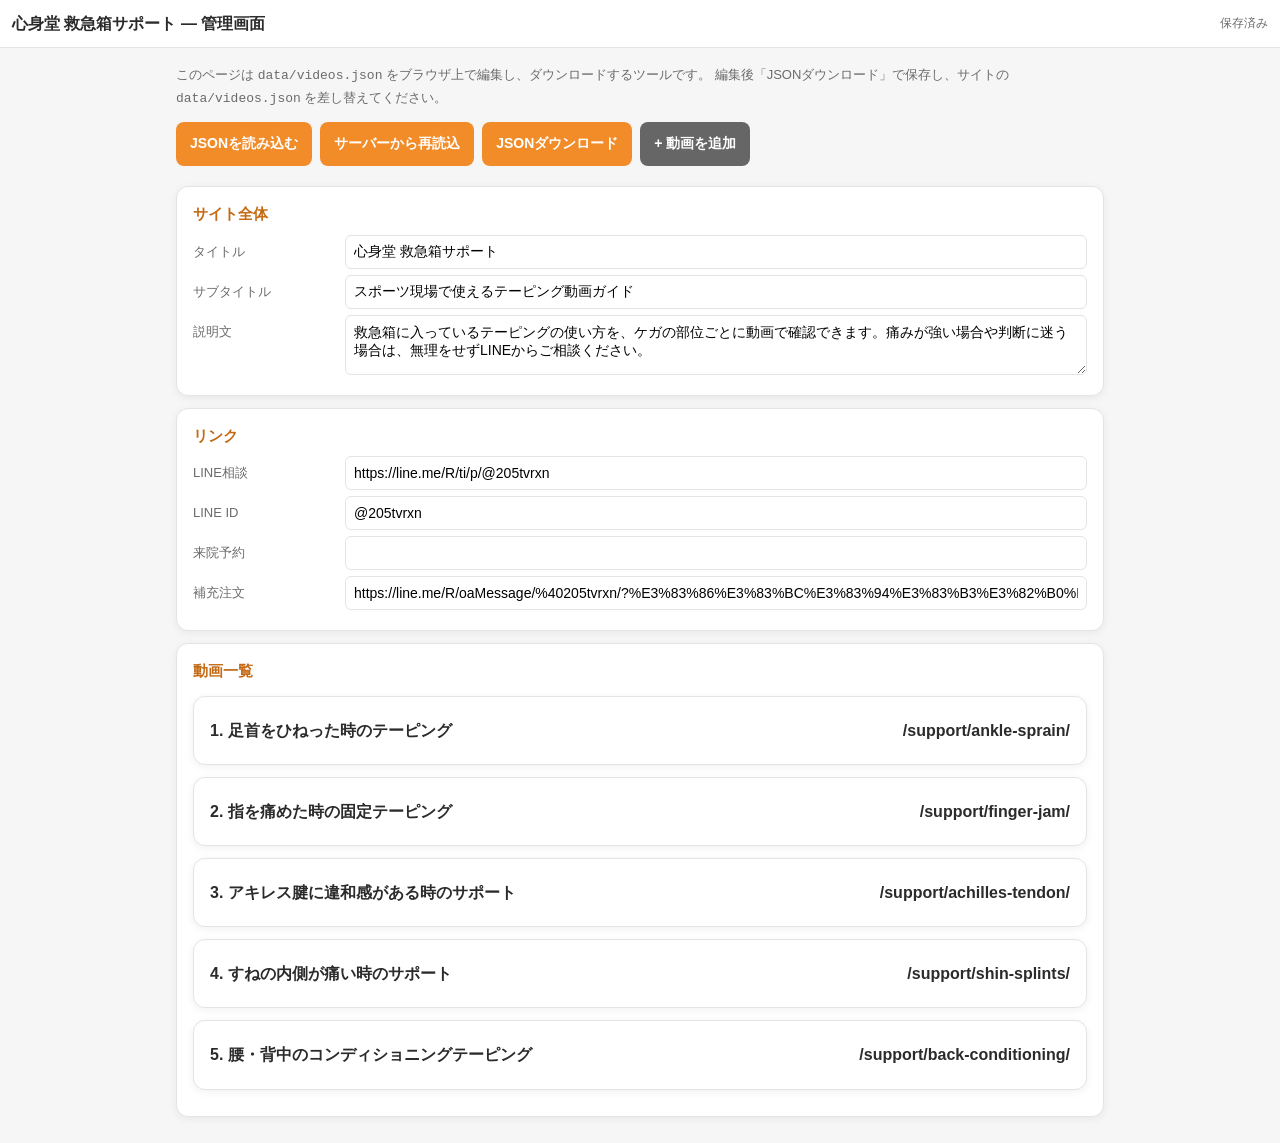
==== admin/index.html @ 583e000f "Initial commit: Phase 1 static site + admin panel" ====
<!DOCTYPE html>
<html lang="ja">
<head>
<meta charset="UTF-8">
<meta name="viewport" content="width=device-width, initial-scale=1">
<title>管理画面 | 心身堂 救急箱サポート</title>
<link rel="stylesheet" href="../assets/css/style.css">
<style>
  body { background: var(--color-bg-soft); }
  .admin { max-width: 960px; margin: 0 auto; padding: 16px; }
  .admin h1 { color: var(--color-primary-dark); font-size: 20px; margin: 8px 0 4px;}
  .admin .desc { color: var(--color-text-sub); font-size: 13px; margin: 0 0 12px; }
  .toolbar { display:flex; gap:8px; flex-wrap:wrap; margin: 12px 0 20px; }
  .toolbar button, .toolbar label {
    background: var(--color-primary); color:#fff; padding: 10px 14px;
    border: 0; border-radius: 8px; font-weight: 700; cursor: pointer; font-size: 14px;
  }
  .toolbar .secondary { background: #666; }
  .card {
    background: #fff; border: 1px solid var(--color-border); border-radius: var(--radius);
    padding: 14px 16px; margin: 12px 0; box-shadow: var(--shadow);
  }
  .card h2 { font-size: 15px; margin: 0 0 8px; color: var(--color-primary-dark); }
  .row { display:grid; grid-template-columns: 140px 1fr; gap: 8px 12px; align-items:start; margin: 6px 0; }
  .row label { font-size: 13px; color: var(--color-text-sub); padding-top: 6px; }
  .row input, .row textarea, .row select {
    width: 100%; padding: 8px; border: 1px solid var(--color-border); border-radius: 6px;
    font-family: inherit; font-size: 14px;
  }
  .row textarea { min-height: 60px; resize: vertical; }
  .video-item summary {
    cursor:pointer; padding: 6px 0; font-weight: 700;
    display:flex; justify-content: space-between; align-items:center;
  }
  .actions { display:flex; gap:8px; margin-top: 10px; flex-wrap:wrap; }
  .actions button { padding: 6px 12px; border-radius: 6px; border: 1px solid var(--color-border); background:#fff; cursor:pointer; font-size:13px; }
  .actions button.danger { color:#c0392b; border-color:#c0392b; }
  .qr-box { display:inline-block; background:#fff; padding:8px; border:1px solid var(--color-border); border-radius:6px; margin-top: 8px; }
  .status-bar {
    position: sticky; top: 0; background: #fff; padding: 10px 12px;
    border-bottom: 1px solid var(--color-border); z-index: 10;
    display:flex; justify-content: space-between; align-items:center;
  }
  .status-bar .flag { font-size:12px; color: var(--color-text-sub); }
  .dirty { color: #c0392b; font-weight: 700; }
</style>
</head>
<body>
<div class="status-bar">
  <div><strong>心身堂 救急箱サポート — 管理画面</strong></div>
  <div class="flag" id="dirty-flag">保存済み</div>
</div>
<div class="admin">
  <p class="desc">
    このページは <code>data/videos.json</code> をブラウザ上で編集し、ダウンロードするツールです。
    編集後「JSONダウンロード」で保存し、サイトの <code>data/videos.json</code> を差し替えてください。
  </p>

  <div class="toolbar">
    <label>
      JSONを読み込む
      <input type="file" id="load-file" accept="application/json" style="display:none">
    </label>
    <button id="reload-server">サーバーから再読込</button>
    <button id="download">JSONダウンロード</button>
    <button id="add-video" class="secondary">+ 動画を追加</button>
  </div>

  <div class="card">
    <h2>サイト全体</h2>
    <div class="row"><label>タイトル</label><input id="site-title" data-path="site.title"></div>
    <div class="row"><label>サブタイトル</label><input id="site-subtitle" data-path="site.subtitle"></div>
    <div class="row"><label>説明文</label><textarea data-path="site.description"></textarea></div>
  </div>

  <div class="card">
    <h2>リンク</h2>
    <div class="row"><label>LINE相談</label><input data-path="links.line"></div>
    <div class="row"><label>LINE ID</label><input data-path="links.lineId"></div>
    <div class="row"><label>来院予約</label><input data-path="links.reserve"></div>
    <div class="row"><label>補充注文</label><input data-path="links.refill"></div>
  </div>

  <div class="card">
    <h2>動画一覧</h2>
    <div id="videos"></div>
  </div>
</div>

<script src="qrcode.min.js"></script>
<script src="admin.js"></script>
</body>
</html>
---- assets/css/style.css ----
:root {
  --color-primary: #F28C28;
  --color-primary-dark: #C46A15;
  --color-danger: #D94A38;
  --color-text: #2B2B2B;
  --color-text-sub: #6B6B6B;
  --color-bg: #FFFFFF;
  --color-bg-soft: #F6F6F6;
  --color-border: #E4E4E4;
  --radius: 12px;
  --shadow: 0 2px 8px rgba(0,0,0,0.06);
  --font: -apple-system, BlinkMacSystemFont, "Segoe UI", "Hiragino Kaku Gothic ProN", "Noto Sans JP", Meiryo, sans-serif;
}

* { box-sizing: border-box; }
html, body { margin: 0; padding: 0; }
body {
  font-family: var(--font);
  color: var(--color-text);
  background: var(--color-bg);
  line-height: 1.7;
  font-size: 16px;
  -webkit-text-size-adjust: 100%;
}

a { color: var(--color-primary-dark); }

.container {
  max-width: 720px;
  margin: 0 auto;
  padding: 0 16px;
}

/* Header */
.site-header {
  background: var(--color-primary);
  color: #fff;
  padding: 24px 16px;
  text-align: center;
}
.site-header h1 { margin: 0 0 4px; font-size: 22px; }
.site-header .subtitle { margin: 0; font-size: 14px; opacity: 0.95; }

.lead {
  padding: 20px 0;
  color: var(--color-text-sub);
  font-size: 15px;
}

/* Emergency notice */
.notice {
  background: #FFF3F1;
  border: 2px solid var(--color-danger);
  border-radius: var(--radius);
  padding: 16px;
  margin: 16px 0 24px;
}
.notice h2 {
  color: var(--color-danger);
  font-size: 16px;
  margin: 0 0 8px;
}
.notice ul { margin: 8px 0 0; padding-left: 20px; }
.notice li { font-size: 14px; }

/* Section */
section { margin: 32px 0; }
section h2 {
  font-size: 18px;
  border-left: 4px solid var(--color-primary);
  padding-left: 10px;
  margin-bottom: 12px;
}

/* Category chips */
.categories { display: flex; flex-wrap: wrap; gap: 8px; }
.category-chip {
  display: inline-block;
  padding: 10px 16px;
  background: var(--color-bg-soft);
  border: 1px solid var(--color-border);
  border-radius: 999px;
  color: var(--color-text);
  text-decoration: none;
  font-size: 14px;
}
.category-chip:hover { background: var(--color-primary); color: #fff; border-color: var(--color-primary); }

/* Video cards */
.video-list { display: grid; gap: 12px; }
.video-card {
  display: block;
  background: #fff;
  border: 1px solid var(--color-border);
  border-radius: var(--radius);
  padding: 16px;
  text-decoration: none;
  color: var(--color-text);
  box-shadow: var(--shadow);
}
.video-card:hover { border-color: var(--color-primary); }
.video-card .cat {
  display: inline-block;
  font-size: 12px;
  background: var(--color-primary);
  color: #fff;
  padding: 2px 8px;
  border-radius: 4px;
  margin-bottom: 6px;
}
.video-card h3 { margin: 4px 0; font-size: 16px; }
.video-card p { margin: 4px 0 0; font-size: 13px; color: var(--color-text-sub); }

/* Buttons */
.btn {
  display: block;
  width: 100%;
  text-align: center;
  padding: 14px 16px;
  border-radius: var(--radius);
  text-decoration: none;
  font-weight: 700;
  margin: 8px 0;
  font-size: 15px;
}
.btn-line { background: #06C755; color: #fff; }
.btn-primary { background: var(--color-primary); color: #fff; }
.btn-outline { background: #fff; color: var(--color-primary-dark); border: 2px solid var(--color-primary); }

/* Video page */
.video-wrap {
  position: relative;
  padding-top: 56.25%;
  background: #000;
  border-radius: var(--radius);
  overflow: hidden;
  margin: 12px 0;
}
.video-wrap iframe, .video-wrap .placeholder {
  position: absolute; inset: 0; width: 100%; height: 100%; border: 0;
}
.video-wrap .placeholder {
  display: flex; align-items: center; justify-content: center;
  color: #fff; font-size: 14px; background: #333;
}

.info-block {
  background: var(--color-bg-soft);
  border-radius: var(--radius);
  padding: 12px 16px;
  margin: 12px 0;
}
.info-block h3 { font-size: 15px; margin: 4px 0 6px; color: var(--color-primary-dark); }
.info-block ul { margin: 4px 0; padding-left: 20px; }
.info-block li { font-size: 14px; }

.tag-list { display: flex; flex-wrap: wrap; gap: 6px; margin-top: 8px; }
.tag {
  font-size: 12px;
  padding: 2px 8px;
  background: #fff;
  border: 1px solid var(--color-border);
  border-radius: 4px;
  color: var(--color-text-sub);
}

/* Footer */
.site-footer {
  border-top: 1px solid var(--color-border);
  padding: 20px 0;
  color: var(--color-text-sub);
  font-size: 12px;
  text-align: center;
  margin-top: 40px;
}

.back-link {
  display: inline-block;
  padding: 8px 0;
  font-size: 14px;
  color: var(--color-primary-dark);
  text-decoration: none;
}
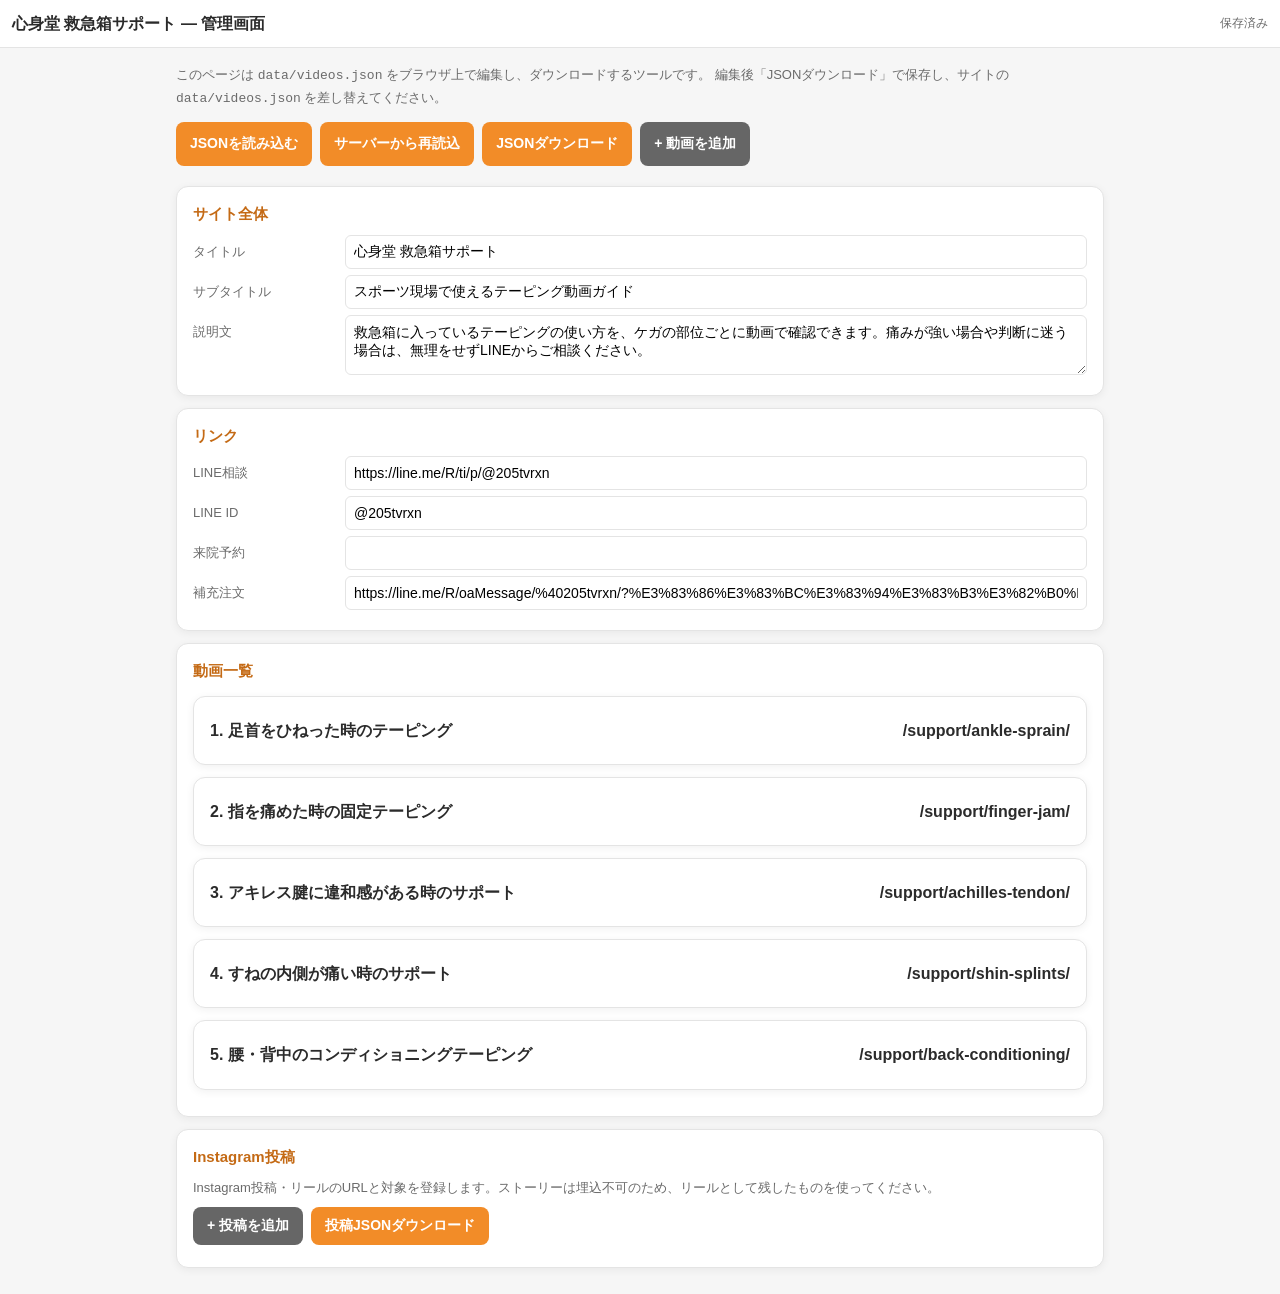
==== commit 2ff86609: "Add Instagram post curation section with audience filter" ====
--- a/admin/index.html
+++ b/admin/index.html
@@ -85,6 +85,16 @@
     <h2>動画一覧</h2>
     <div id="videos"></div>
   </div>
+
+  <div class="card">
+    <h2>Instagram投稿</h2>
+    <p class="desc" style="margin:0 0 8px;">Instagram投稿・リールのURLと対象を登録します。ストーリーは埋込不可のため、リールとして残したものを使ってください。</p>
+    <div class="toolbar" style="margin:8px 0;">
+      <button id="add-post" class="secondary">+ 投稿を追加</button>
+      <button id="download-posts">投稿JSONダウンロード</button>
+    </div>
+    <div id="posts-admin"></div>
+  </div>
 </div>
 
 <script src="qrcode.min.js"></script>
--- a/assets/css/style.css
+++ b/assets/css/style.css
@@ -72,19 +72,92 @@
   margin-bottom: 12px;
 }
 
-/* Category chips */
-.categories { display: flex; flex-wrap: wrap; gap: 8px; }
-.category-chip {
+/* Search & filters */
+.search-input {
+  width: 100%;
+  padding: 12px 14px;
+  font-size: 15px;
+  border: 2px solid var(--color-border);
+  border-radius: var(--radius);
+  font-family: inherit;
+  margin-bottom: 12px;
+  -webkit-appearance: none;
+}
+.search-input:focus { border-color: var(--color-primary); outline: none; }
+.filter-label { font-size: 12px; color: var(--color-text-sub); margin: 8px 0 4px; }
+.categories, .tags-filter { display: flex; flex-wrap: wrap; gap: 6px; margin-bottom: 8px; }
+.category-chip, .tag-chip {
   display: inline-block;
-  padding: 10px 16px;
+  padding: 8px 14px;
   background: var(--color-bg-soft);
   border: 1px solid var(--color-border);
   border-radius: 999px;
   color: var(--color-text);
-  text-decoration: none;
+  font-size: 13px;
+  cursor: pointer;
+  user-select: none;
+}
+.tag-chip { padding: 6px 12px; font-size: 12px; }
+.category-chip.active, .tag-chip.active {
+  background: var(--color-primary);
+  color: #fff;
+  border-color: var(--color-primary);
+}
+.clear-btn {
+  background: transparent;
+  border: 0;
+  color: var(--color-primary-dark);
+  font-size: 13px;
+  cursor: pointer;
+  padding: 4px 0;
+  text-decoration: underline;
+}
+.empty-msg {
+  color: var(--color-text-sub);
+  text-align: center;
+  padding: 24px 0;
   font-size: 14px;
 }
-.category-chip:hover { background: var(--color-primary); color: #fff; border-color: var(--color-primary); }
+
+/* Instagram section */
+.audience-tabs { display: flex; flex-wrap: wrap; gap: 6px; margin: 8px 0 14px; }
+.audience-tab {
+  padding: 8px 14px;
+  border: 1px solid var(--color-border);
+  border-radius: 999px;
+  background: #fff;
+  font-size: 13px;
+  cursor: pointer;
+  user-select: none;
+}
+.audience-tab.active {
+  background: var(--color-primary);
+  color: #fff;
+  border-color: var(--color-primary);
+}
+.ig-card {
+  background: #fff;
+  border: 1px solid var(--color-border);
+  border-radius: var(--radius);
+  padding: 14px;
+  margin: 12px 0;
+  box-shadow: var(--shadow);
+}
+.ig-audience { display: flex; flex-wrap: wrap; gap: 4px; margin-bottom: 8px; }
+.ig-audience-tag {
+  font-size: 11px;
+  padding: 2px 8px;
+  background: var(--color-bg-soft);
+  border: 1px solid var(--color-border);
+  border-radius: 4px;
+  color: var(--color-text-sub);
+}
+.ig-comment {
+  margin: 4px 0 10px;
+  font-size: 14px;
+  line-height: 1.6;
+  color: var(--color-text);
+}
 
 /* Video cards */
 .video-list { display: grid; gap: 12px; }
@@ -135,6 +208,12 @@
   border-radius: var(--radius);
   overflow: hidden;
   margin: 12px 0;
+}
+.video-wrap.portrait {
+  padding-top: 0;
+  aspect-ratio: 9 / 16;
+  max-width: 360px;
+  margin: 12px auto;
 }
 .video-wrap iframe, .video-wrap .placeholder {
   position: absolute; inset: 0; width: 100%; height: 100%; border: 0;
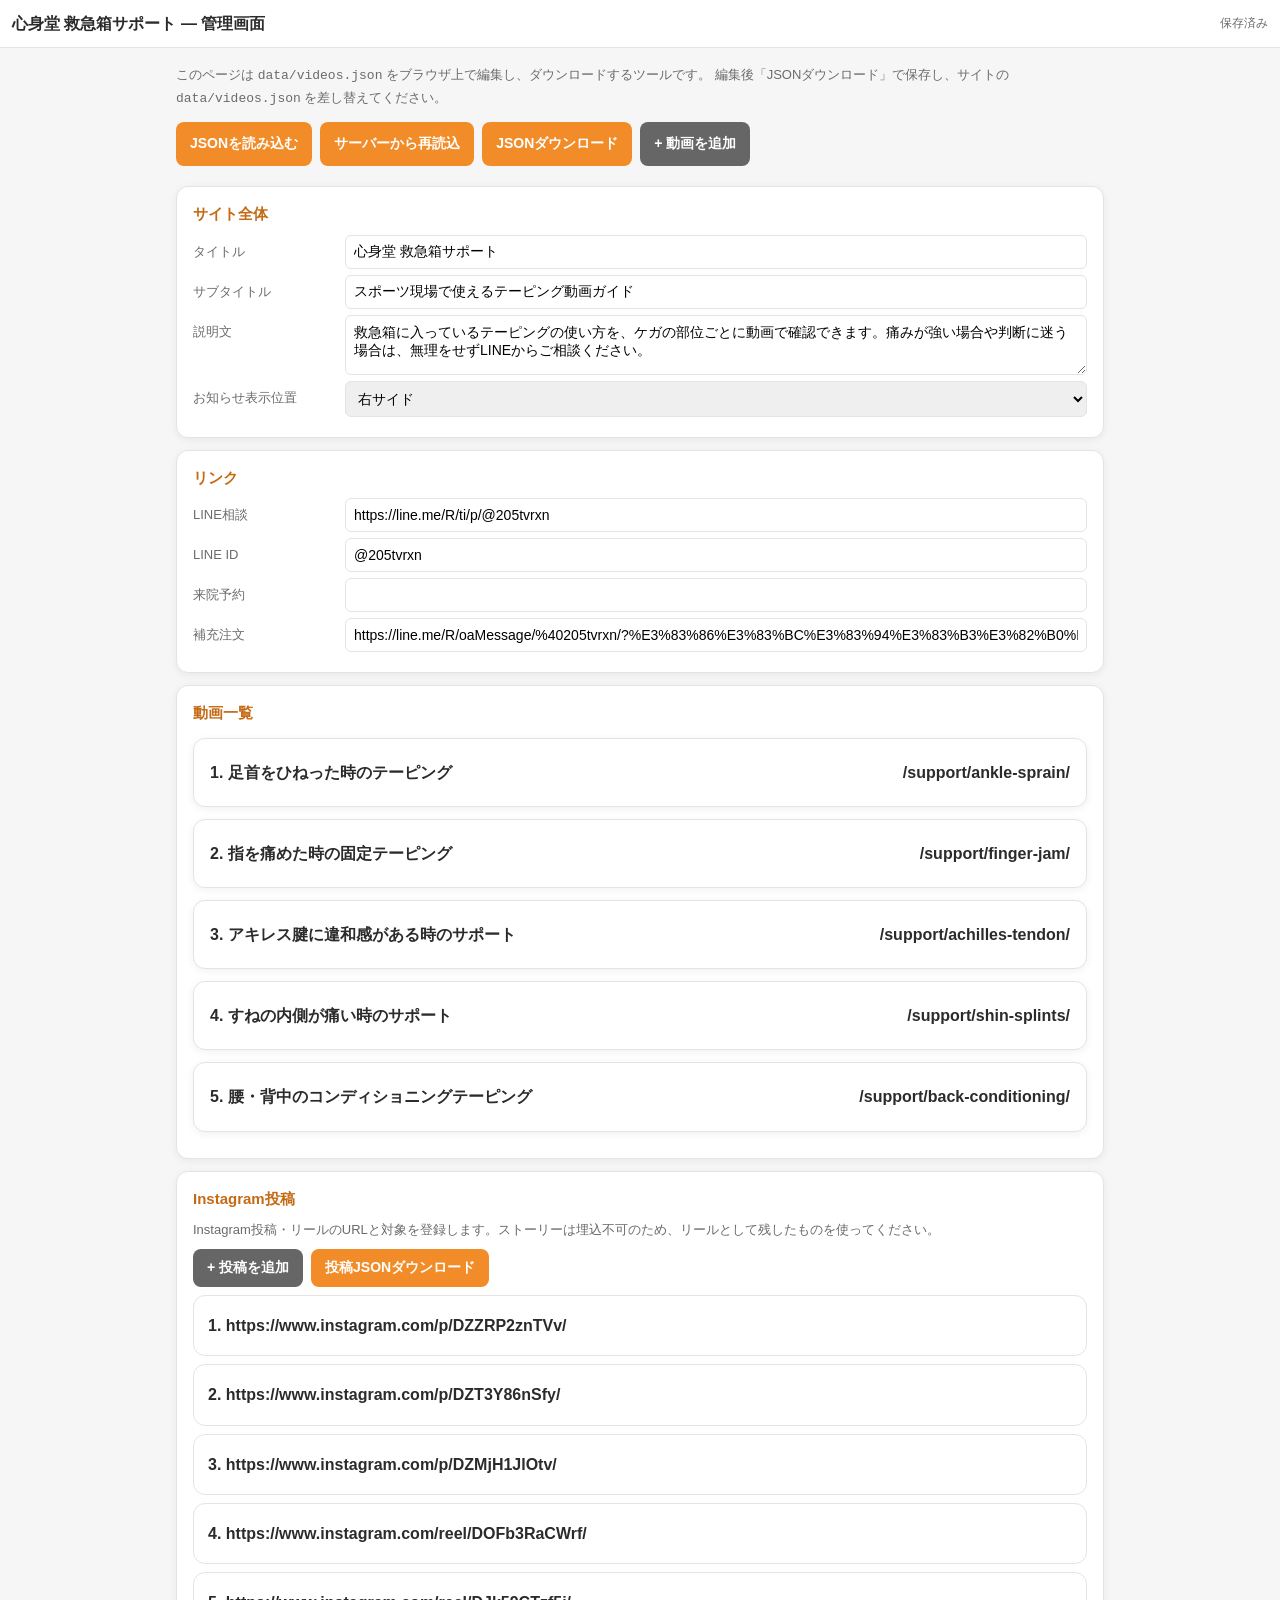
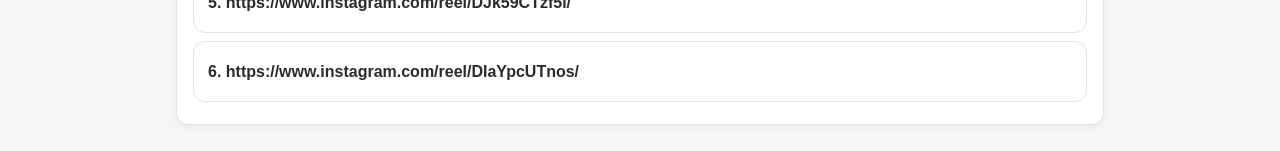
==== commit c52ca588: "Move layout control to admin; fix IG post visibility (full first card + widen sidebar)" ====
--- a/admin/index.html
+++ b/admin/index.html
@@ -71,6 +71,11 @@
     <div class="row"><label>タイトル</label><input id="site-title" data-path="site.title"></div>
     <div class="row"><label>サブタイトル</label><input id="site-subtitle" data-path="site.subtitle"></div>
     <div class="row"><label>説明文</label><textarea data-path="site.description"></textarea></div>
+    <div class="row"><label>お知らせ表示位置</label><select data-path="site.layout">
+      <option value="stack">下に表示（動画の下）</option>
+      <option value="left">左サイド</option>
+      <option value="right">右サイド</option>
+    </select></div>
   </div>
 
   <div class="card">
--- a/assets/css/style.css
+++ b/assets/css/style.css
@@ -26,9 +26,97 @@
 a { color: var(--color-primary-dark); }
 
 .container {
-  max-width: 720px;
+  max-width: 1080px;
   margin: 0 auto;
   padding: 0 16px;
+}
+.main-col { max-width: 720px; margin: 0 auto; width: 100%; }
+
+/* Layout switcher */
+.layout-switcher {
+  display: flex; flex-wrap: wrap; align-items: center; gap: 6px;
+  padding: 10px 12px;
+  background: var(--color-bg-soft);
+  border: 1px solid var(--color-border);
+  border-radius: var(--radius);
+  margin: 12px 0;
+  font-size: 13px;
+}
+.layout-label { color: var(--color-text-sub); }
+.layout-btn {
+  border: 1px solid var(--color-border);
+  background: #fff;
+  padding: 6px 12px;
+  border-radius: 999px;
+  cursor: pointer;
+  font-size: 13px;
+  font-family: inherit;
+}
+.layout-btn.active {
+  background: var(--color-primary);
+  color: #fff;
+  border-color: var(--color-primary);
+}
+
+/* Content grid — desktop */
+.content-grid { display: grid; gap: 24px; }
+.content-grid[data-layout="stack"] {
+  grid-template-columns: 1fr;
+}
+.content-grid[data-layout="stack"] .main-col { grid-row: 1; }
+.content-grid[data-layout="stack"] .ig-aside { grid-row: 2; }
+
+@media (min-width: 900px) {
+  .content-grid[data-layout="left"] {
+    grid-template-columns: 380px 1fr;
+  }
+  .content-grid[data-layout="left"] .ig-aside { grid-column: 1; grid-row: 1; }
+  .content-grid[data-layout="left"] .main-col { grid-column: 2; grid-row: 1; margin: 0; }
+  .content-grid[data-layout="right"] {
+    grid-template-columns: 1fr 380px;
+  }
+  .content-grid[data-layout="right"] .main-col { grid-column: 1; grid-row: 1; margin: 0; }
+  .content-grid[data-layout="right"] .ig-aside { grid-column: 2; grid-row: 1; }
+  .ig-aside {
+    position: sticky;
+    top: 12px;
+    align-self: start;
+    max-height: calc(100vh - 24px);
+    overflow-y: auto;
+  }
+  /* Instagram official minimum width is 326px; give safe padding */
+  .content-grid[data-layout="left"] .ig-card,
+  .content-grid[data-layout="right"] .ig-card {
+    padding: 12px 10px;
+  }
+  .content-grid[data-layout="left"] .instagram-media,
+  .content-grid[data-layout="right"] .instagram-media {
+    min-width: 326px !important;
+  }
+}
+
+/* Mobile — always stack, videos first, IG below */
+@media (max-width: 899px) {
+  .content-grid { grid-template-columns: 1fr; }
+  .content-grid .main-col { grid-row: 1; }
+  .content-grid .ig-aside { grid-row: 2; }
+  #ig-section h2 { font-size: 16px; }
+}
+
+/* Compact mode: hide all posts after first, without clipping the first */
+#posts-list.compact .ig-card:not(:first-child) { display: none; }
+#posts-toggle {
+  display: block;
+  margin: 12px auto 0;
+  padding: 10px 20px;
+  background: var(--color-primary);
+  color: #fff;
+  border: 0;
+  border-radius: 999px;
+  font-size: 14px;
+  font-weight: 700;
+  cursor: pointer;
+  font-family: inherit;
 }
 
 /* Header */
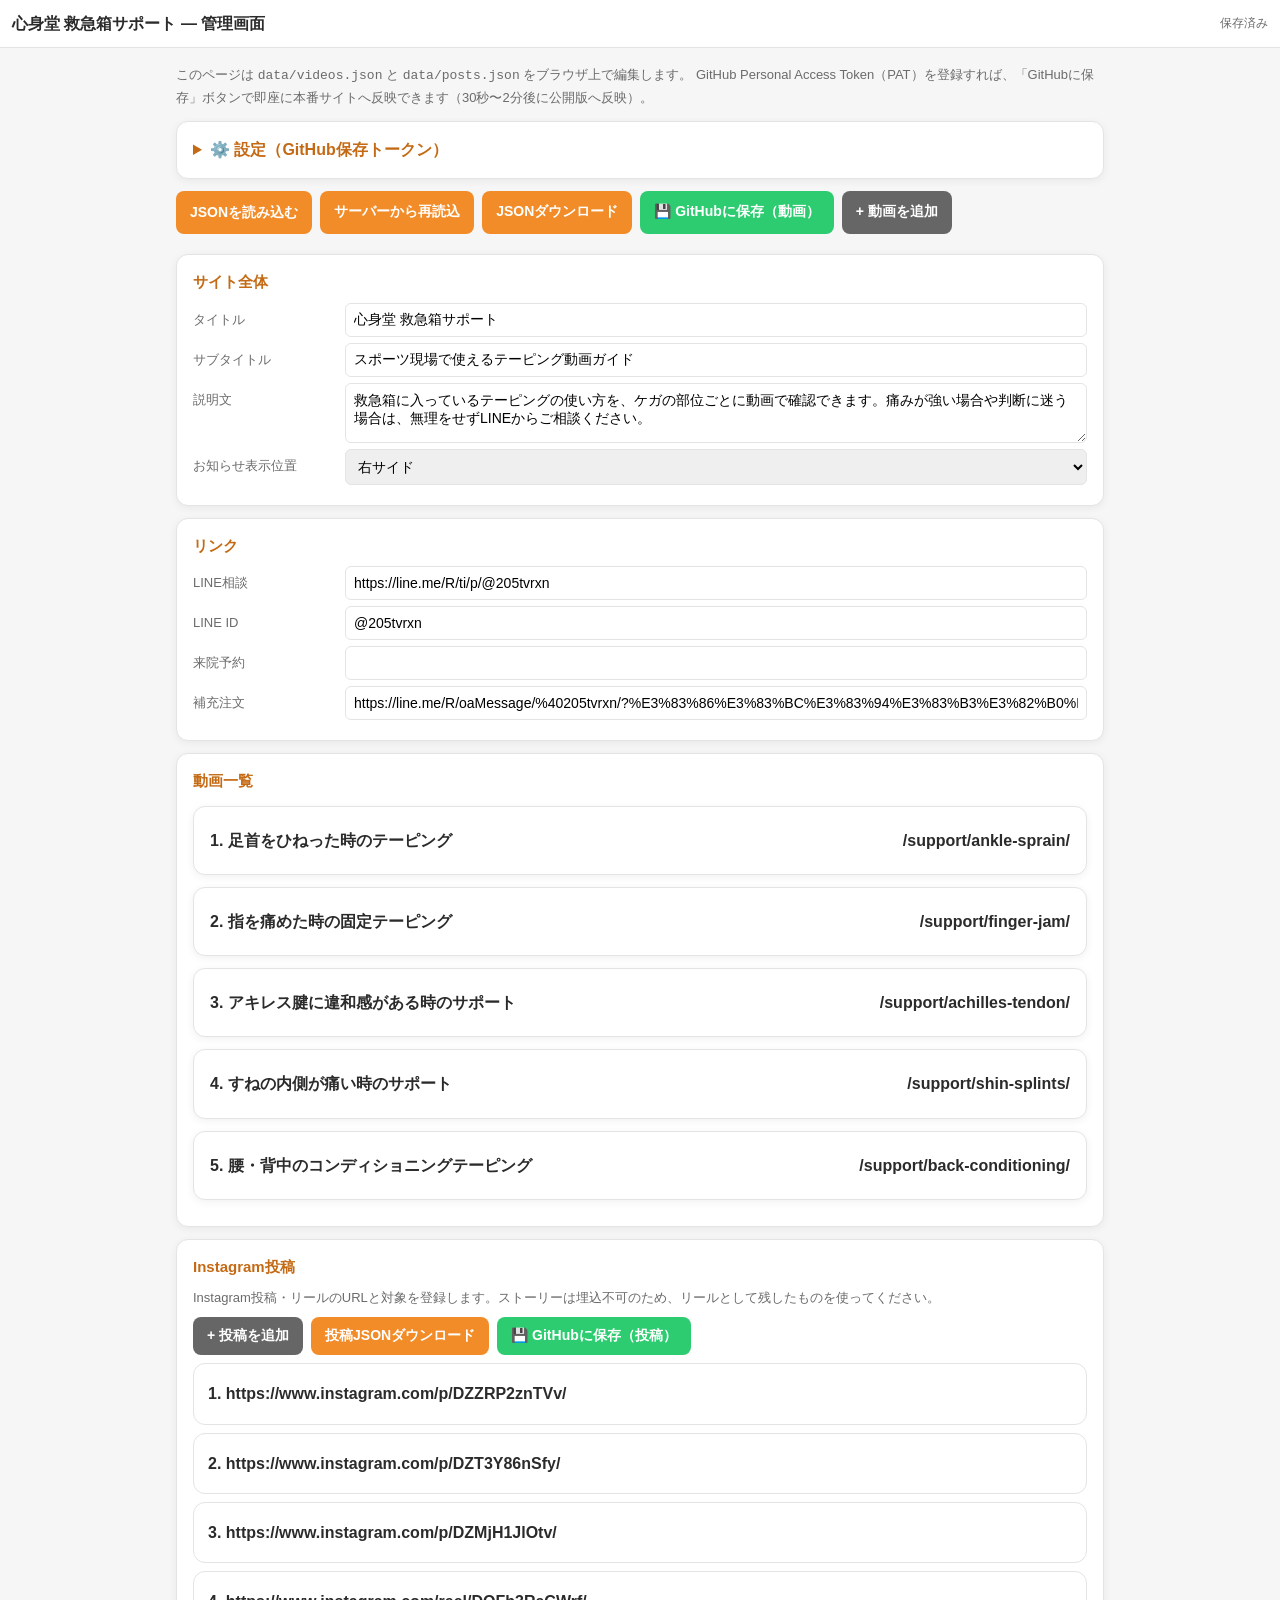
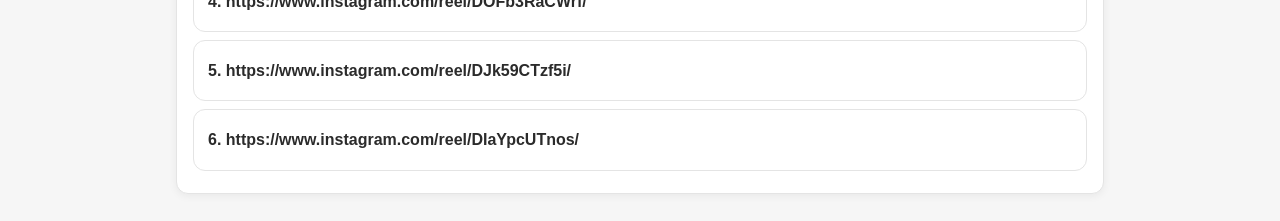
==== commit ae069136: "Add GitHub API direct save from admin panel (PAT-based)" ====
--- a/admin/index.html
+++ b/admin/index.html
@@ -16,6 +16,8 @@
     border: 0; border-radius: 8px; font-weight: 700; cursor: pointer; font-size: 14px;
   }
   .toolbar .secondary { background: #666; }
+  .toolbar .primary-btn { background: #2ecc71; }
+  .actions button.danger { color:#c0392b; border-color:#c0392b; }
   .card {
     background: #fff; border: 1px solid var(--color-border); border-radius: var(--radius);
     padding: 14px 16px; margin: 12px 0; box-shadow: var(--shadow);
@@ -50,11 +52,32 @@
   <div><strong>心身堂 救急箱サポート — 管理画面</strong></div>
   <div class="flag" id="dirty-flag">保存済み</div>
 </div>
+<div id="publish-toast" hidden style="position:fixed;top:60px;right:16px;background:#333;color:#fff;padding:12px 16px;border-radius:8px;z-index:100;font-size:14px;box-shadow:0 4px 12px rgba(0,0,0,.2);"></div>
 <div class="admin">
   <p class="desc">
-    このページは <code>data/videos.json</code> をブラウザ上で編集し、ダウンロードするツールです。
-    編集後「JSONダウンロード」で保存し、サイトの <code>data/videos.json</code> を差し替えてください。
+    このページは <code>data/videos.json</code> と <code>data/posts.json</code> をブラウザ上で編集します。
+    GitHub Personal Access Token（PAT）を登録すれば、「GitHubに保存」ボタンで即座に本番サイトへ反映できます（30秒〜2分後に公開版へ反映）。
   </p>
+
+  <details class="card" id="settings-card">
+    <summary style="cursor:pointer;font-weight:700;color:var(--color-primary-dark);">⚙️ 設定（GitHub保存トークン）</summary>
+    <p style="font-size:13px;color:var(--color-text-sub);margin:10px 0;">
+      GitHubに保存機能を使うには、Fine-grained PATが必要です。<br>
+      <strong>作成手順:</strong>
+      <a href="https://github.com/settings/personal-access-tokens/new" target="_blank" rel="noopener">こちらから発行</a>
+      → Resource owner: <code>kintaGitLabo</code>
+      → Only select repositories: <code>shinshindo-kyukyubako</code>
+      → Repository permissions: <strong>Contents = Read and write</strong>
+      → Generate → 生成された <code>github_pat_...</code> をコピーして下のフォームに貼り付け。
+    </p>
+    <div class="row"><label>GitHub PAT</label><input type="password" id="gh-token" placeholder="github_pat_..." autocomplete="off"></div>
+    <div class="actions">
+      <button id="save-token">トークンを保存</button>
+      <button id="clear-token" class="danger">トークンを削除</button>
+      <button id="test-token">接続テスト</button>
+    </div>
+    <p id="token-status" style="font-size:13px;margin:8px 0 0;"></p>
+  </details>
 
   <div class="toolbar">
     <label>
@@ -63,6 +86,7 @@
     </label>
     <button id="reload-server">サーバーから再読込</button>
     <button id="download">JSONダウンロード</button>
+    <button id="publish-videos" class="primary-btn">💾 GitHubに保存（動画）</button>
     <button id="add-video" class="secondary">+ 動画を追加</button>
   </div>
 
@@ -97,6 +121,7 @@
     <div class="toolbar" style="margin:8px 0;">
       <button id="add-post" class="secondary">+ 投稿を追加</button>
       <button id="download-posts">投稿JSONダウンロード</button>
+      <button id="publish-posts" class="primary-btn">💾 GitHubに保存（投稿）</button>
     </div>
     <div id="posts-admin"></div>
   </div>
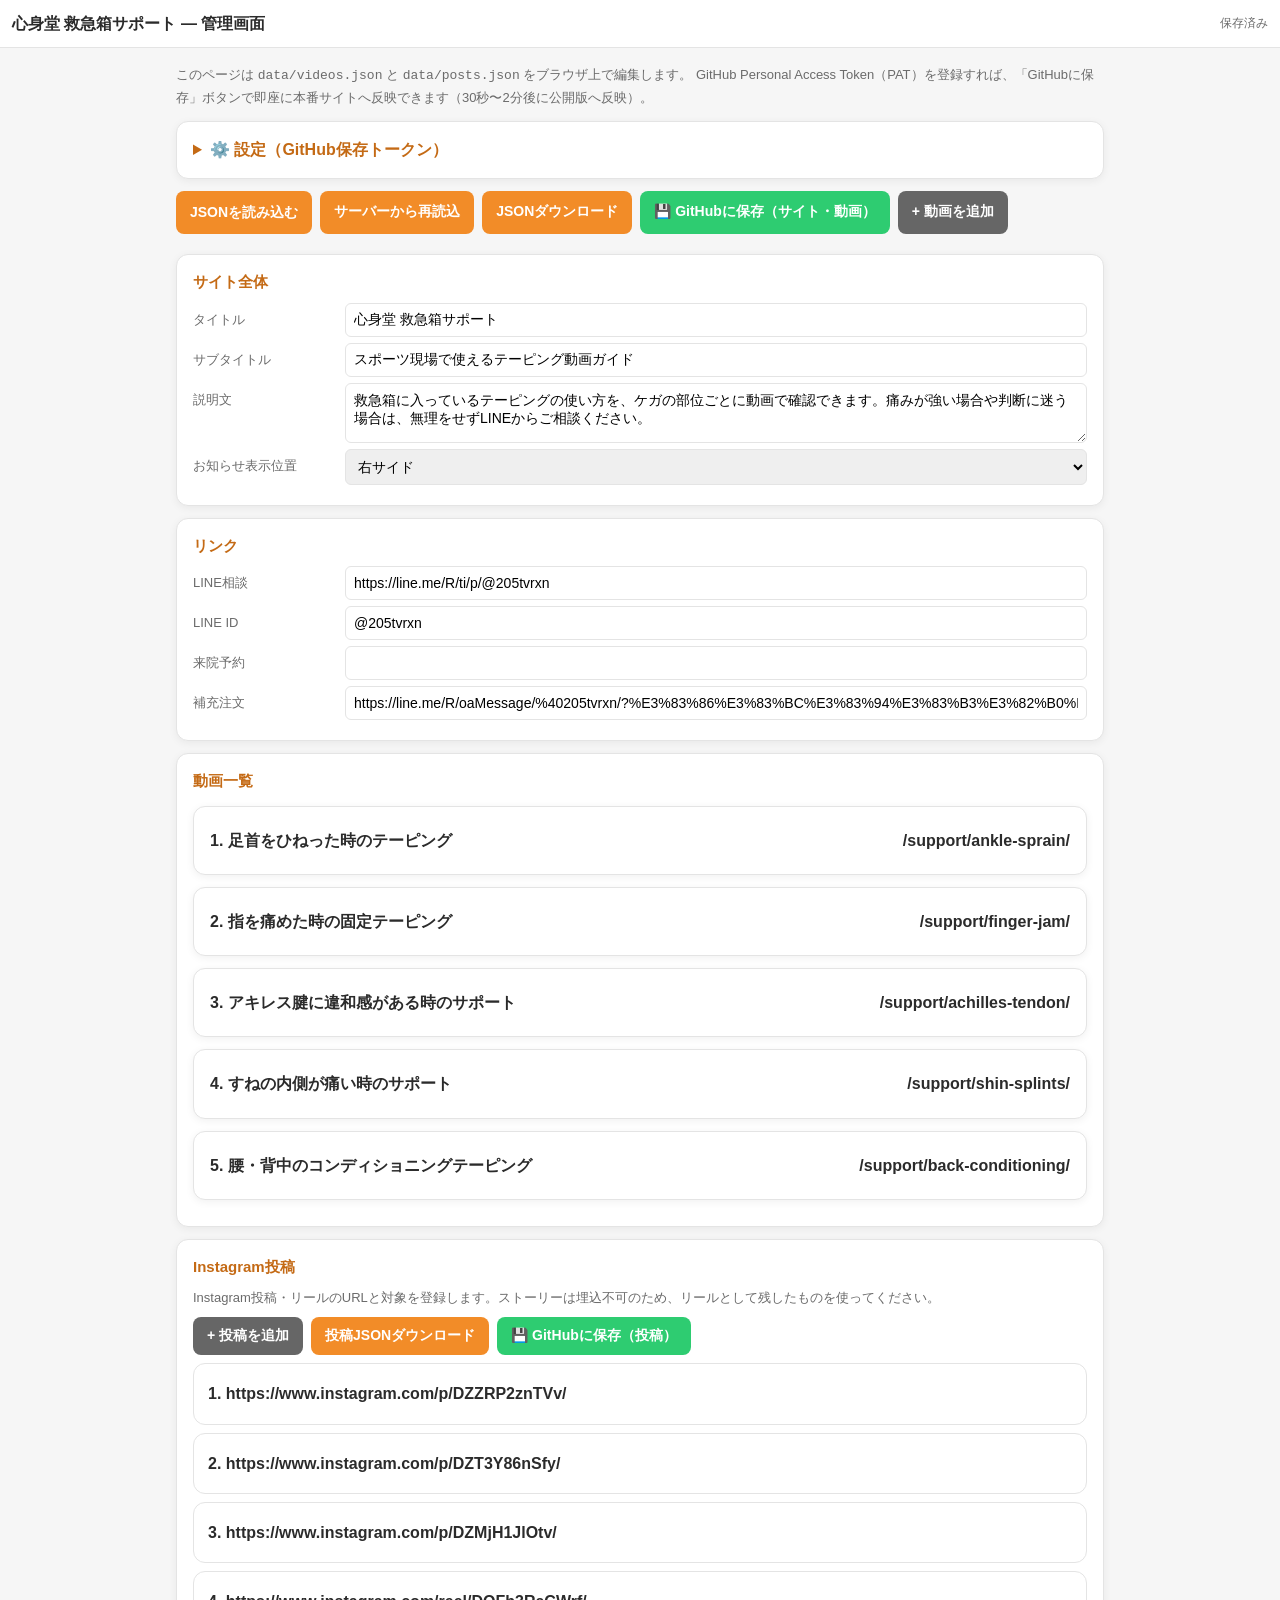
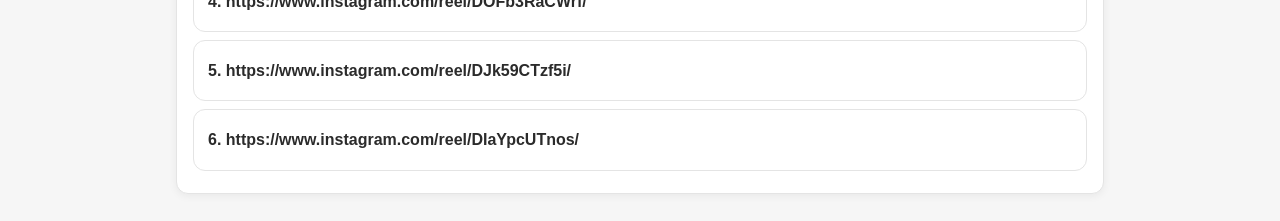
==== commit 14884b0e: "Rename video save button to clarify it covers site settings too" ====
--- a/admin/index.html
+++ b/admin/index.html
@@ -86,7 +86,7 @@
     </label>
     <button id="reload-server">サーバーから再読込</button>
     <button id="download">JSONダウンロード</button>
-    <button id="publish-videos" class="primary-btn">💾 GitHubに保存（動画）</button>
+    <button id="publish-videos" class="primary-btn">💾 GitHubに保存（サイト・動画）</button>
     <button id="add-video" class="secondary">+ 動画を追加</button>
   </div>
 
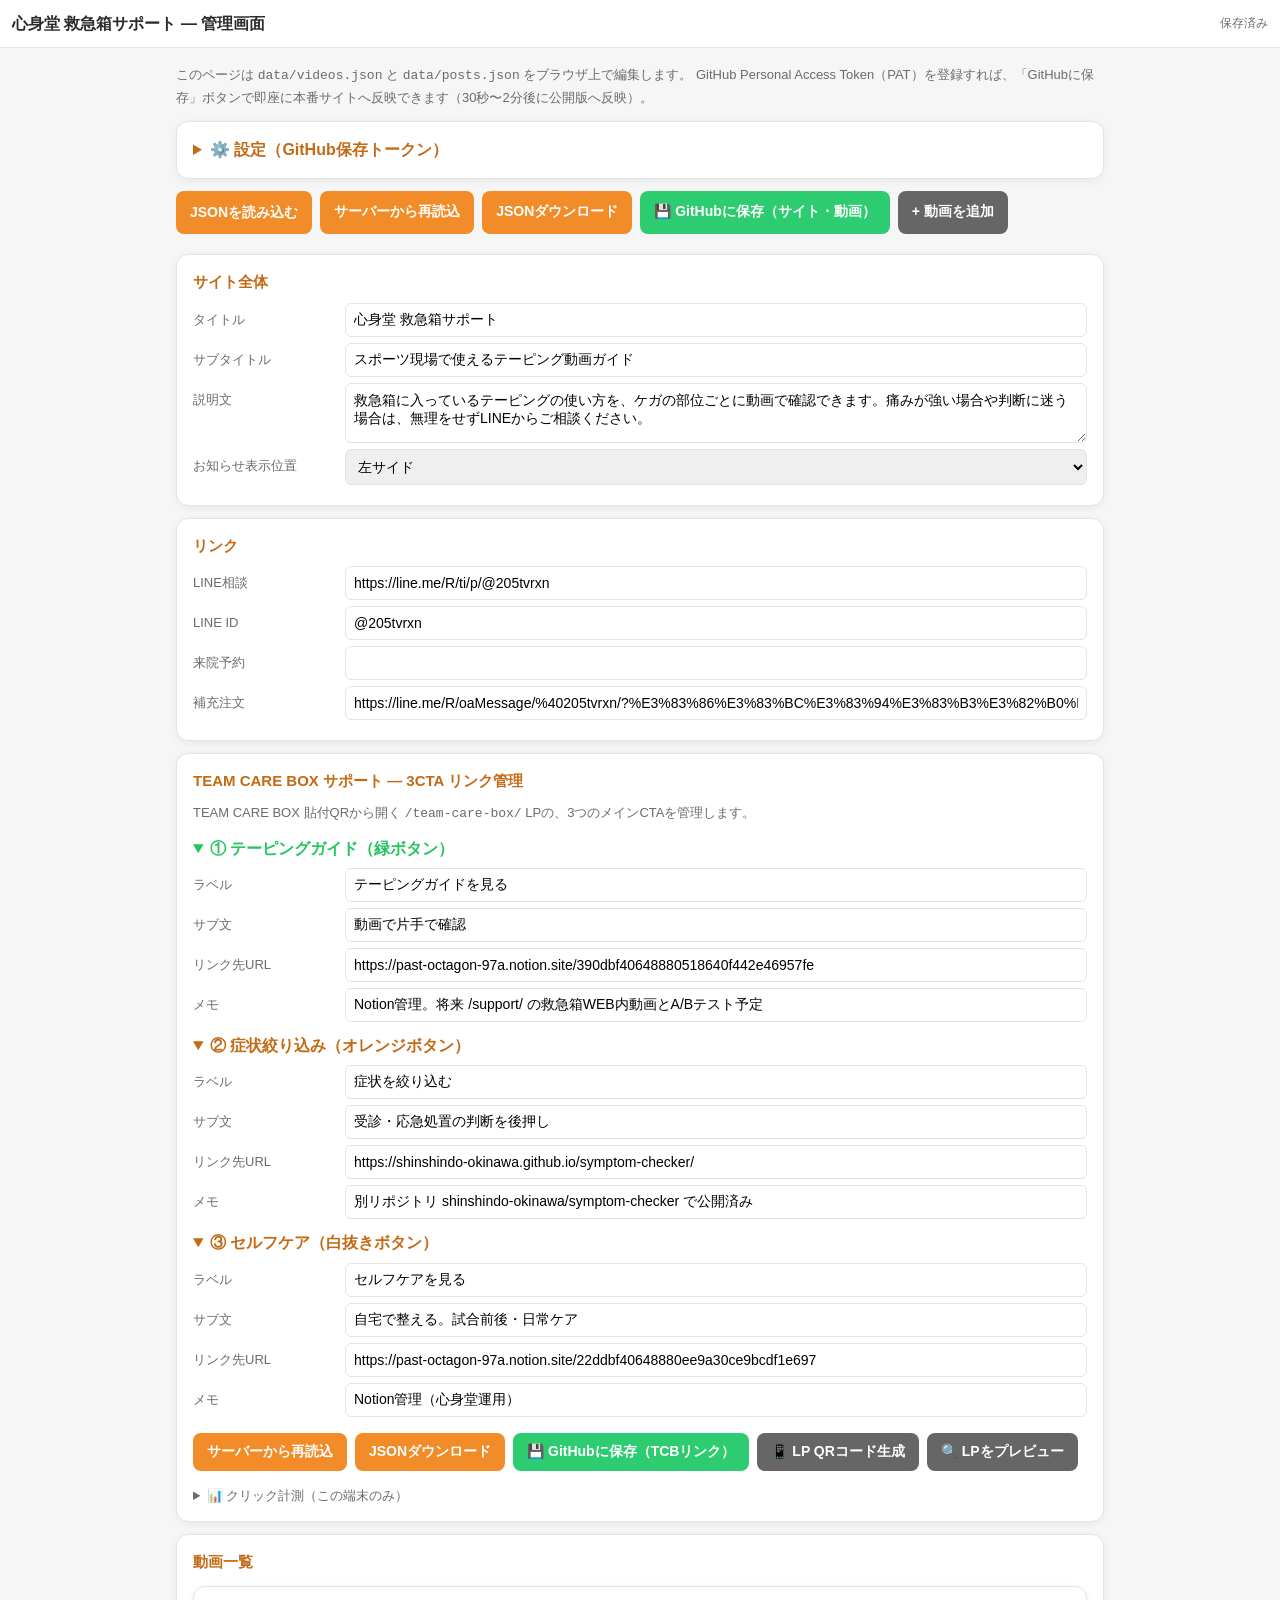
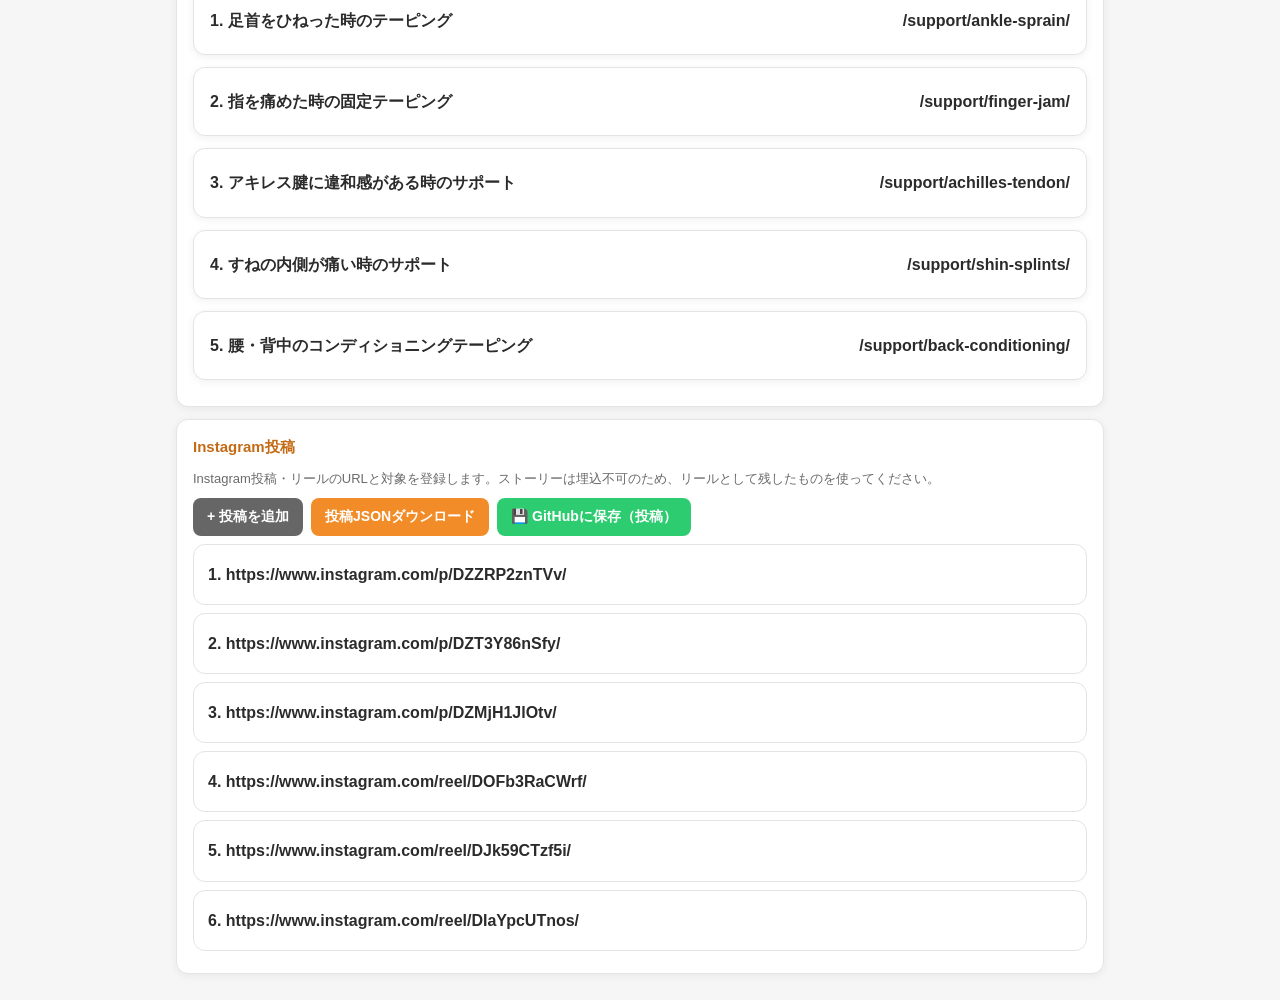
==== commit fc4a7ba9: "Add TEAM CARE BOX support LP with 3-CTA hub page" ====
--- a/admin/index.html
+++ b/admin/index.html
@@ -110,6 +110,56 @@
     <div class="row"><label>補充注文</label><input data-path="links.refill"></div>
   </div>
 
+  <div class="card" id="tcb-card">
+    <h2>TEAM CARE BOX サポート — 3CTA リンク管理</h2>
+    <p class="desc" style="margin:0 0 10px;">
+      TEAM CARE BOX 貼付QRから開く <code>/team-care-box/</code> LPの、3つのメインCTAを管理します。
+    </p>
+
+    <details open>
+      <summary style="cursor:pointer;font-weight:700;color:var(--tcb-green,#22C55E);">① テーピングガイド（緑ボタン）</summary>
+      <div class="row"><label>ラベル</label><input data-tpath="cta.taping.label"></div>
+      <div class="row"><label>サブ文</label><input data-tpath="cta.taping.sub"></div>
+      <div class="row"><label>リンク先URL</label><input data-tpath="cta.taping.href" placeholder="https://..."></div>
+      <div class="row"><label>メモ</label><input data-tpath="cta.taping.note" placeholder="運用メモ"></div>
+    </details>
+
+    <details open style="margin-top:10px;">
+      <summary style="cursor:pointer;font-weight:700;color:var(--color-primary-dark);">② 症状絞り込み（オレンジボタン）</summary>
+      <div class="row"><label>ラベル</label><input data-tpath="cta.symptom.label"></div>
+      <div class="row"><label>サブ文</label><input data-tpath="cta.symptom.sub"></div>
+      <div class="row"><label>リンク先URL</label><input data-tpath="cta.symptom.href" placeholder="https://..."></div>
+      <div class="row"><label>メモ</label><input data-tpath="cta.symptom.note" placeholder="運用メモ"></div>
+    </details>
+
+    <details open style="margin-top:10px;">
+      <summary style="cursor:pointer;font-weight:700;color:var(--color-primary-dark);">③ セルフケア（白抜きボタン）</summary>
+      <div class="row"><label>ラベル</label><input data-tpath="cta.selfcare.label"></div>
+      <div class="row"><label>サブ文</label><input data-tpath="cta.selfcare.sub"></div>
+      <div class="row"><label>リンク先URL</label><input data-tpath="cta.selfcare.href" placeholder="https://..."></div>
+      <div class="row"><label>メモ</label><input data-tpath="cta.selfcare.note" placeholder="運用メモ"></div>
+    </details>
+
+    <div class="toolbar" style="margin:16px 0 8px;">
+      <button id="tcb-reload">サーバーから再読込</button>
+      <button id="tcb-download">JSONダウンロード</button>
+      <button id="tcb-publish" class="primary-btn">💾 GitHubに保存（TCBリンク）</button>
+      <button id="tcb-qr" class="secondary">📱 LP QRコード生成</button>
+      <button id="tcb-preview" class="secondary">🔍 LPをプレビュー</button>
+    </div>
+    <div id="tcb-qr-container"></div>
+
+    <details style="margin-top: 14px;">
+      <summary style="cursor:pointer;color:var(--color-text-sub);font-size:13px;">📊 クリック計測（この端末のみ）</summary>
+      <p style="font-size:12px;color:var(--color-text-sub);margin:8px 0;">
+        LP訪問者ごとに<strong>各端末のlocalStorageに保存</strong>される簡易カウントです（本番集計ではありません）。
+        あなたがLPを実機テストした際のカウントがここに見えます。
+      </p>
+      <div id="tcb-stats" style="font-size:13px;background:#fff;padding:10px;border-radius:6px;border:1px solid var(--color-border);"></div>
+      <button id="tcb-stats-clear" class="danger" style="font-size:12px;padding:6px 12px;margin-top:8px;background:#fff;border:1px solid #c0392b;color:#c0392b;border-radius:6px;cursor:pointer;">この端末のカウントをリセット</button>
+    </details>
+  </div>
+
   <div class="card">
     <h2>動画一覧</h2>
     <div id="videos"></div>
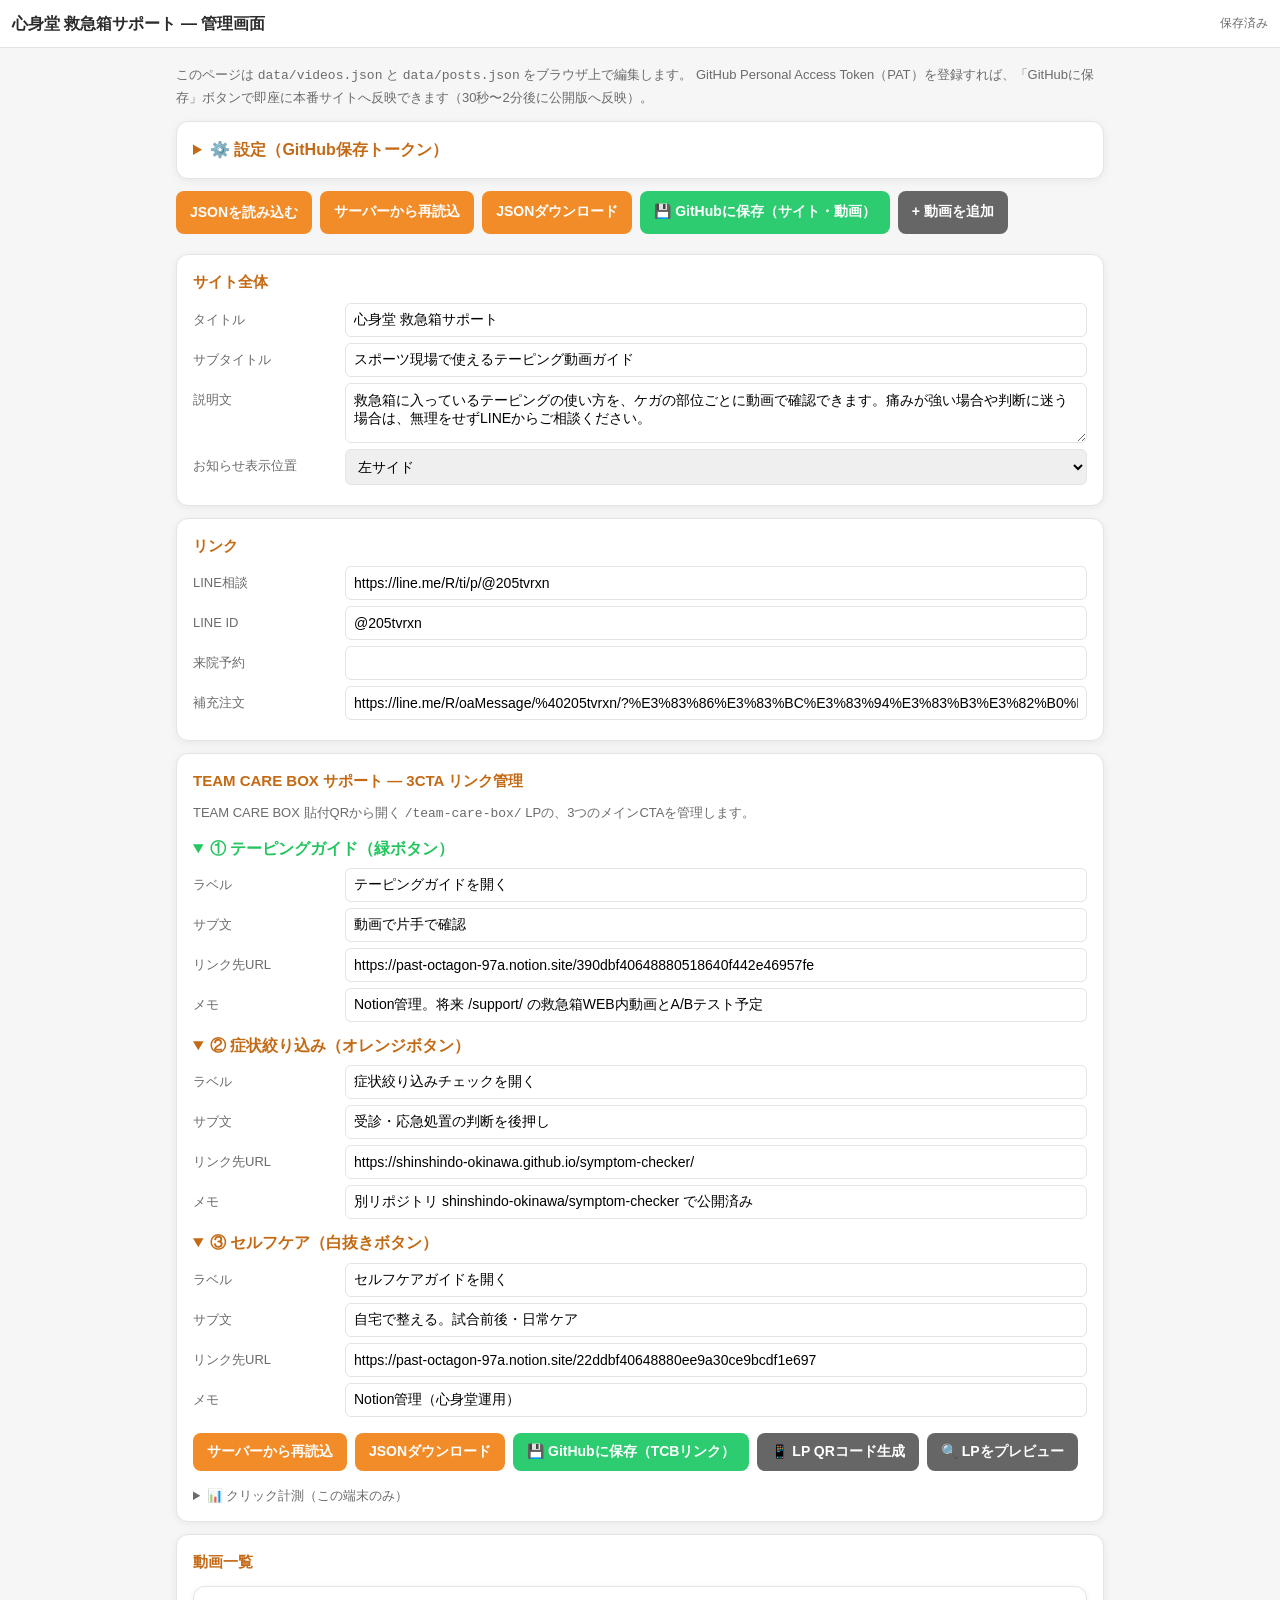
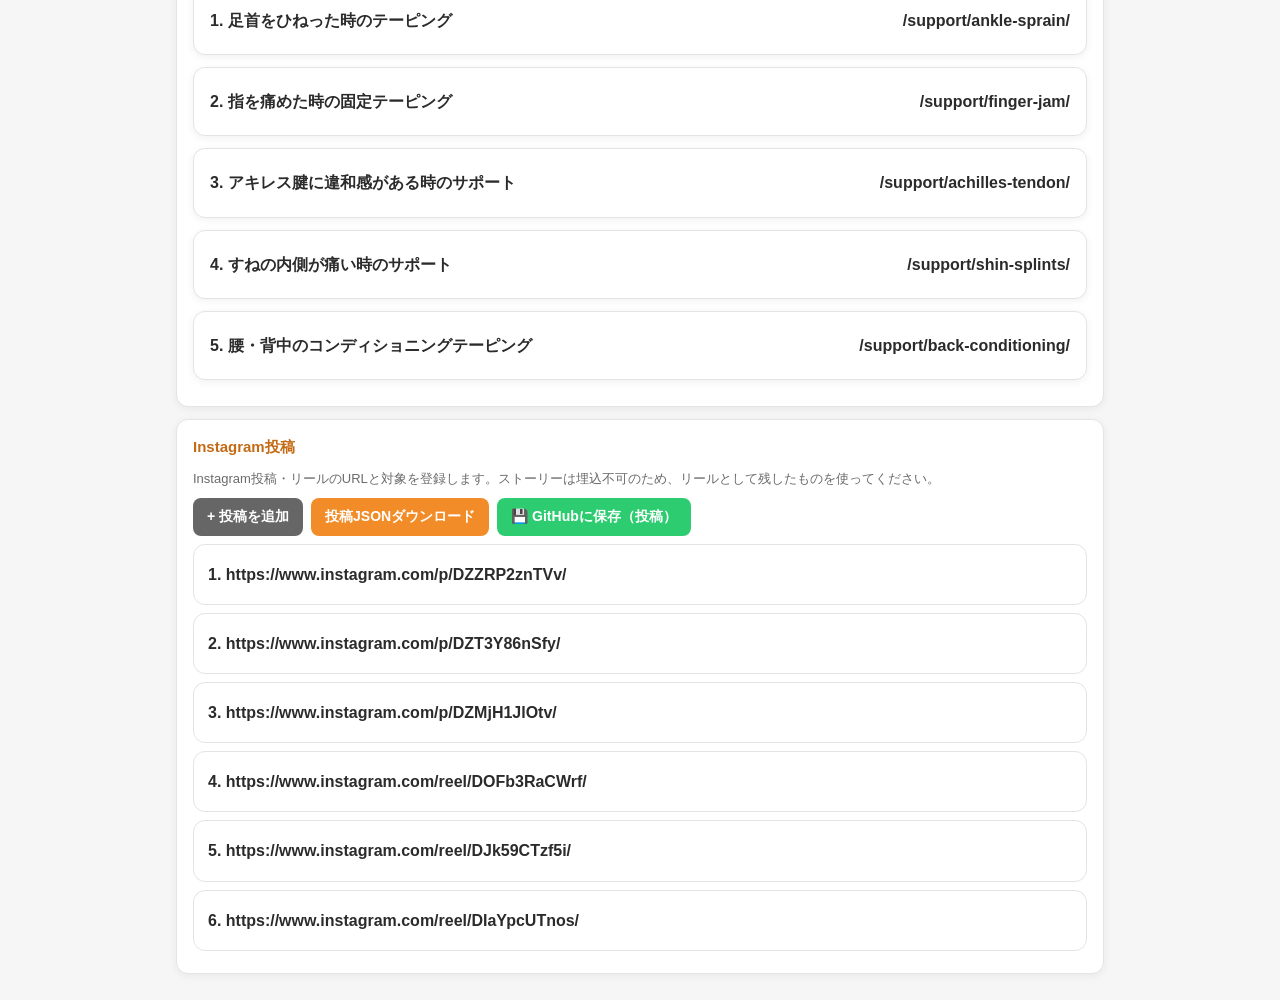
==== commit e4f920fa: "Migrate repository owner to shinshindo-okinawa" ====
--- a/admin/index.html
+++ b/admin/index.html
@@ -65,7 +65,7 @@
       GitHubに保存機能を使うには、Fine-grained PATが必要です。<br>
       <strong>作成手順:</strong>
       <a href="https://github.com/settings/personal-access-tokens/new" target="_blank" rel="noopener">こちらから発行</a>
-      → Resource owner: <code>kintaGitLabo</code>
+      → Resource owner: <code>shinshindo-okinawa</code>
       → Only select repositories: <code>shinshindo-kyukyubako</code>
       → Repository permissions: <strong>Contents = Read and write</strong>
       → Generate → 生成された <code>github_pat_...</code> をコピーして下のフォームに貼り付け。
